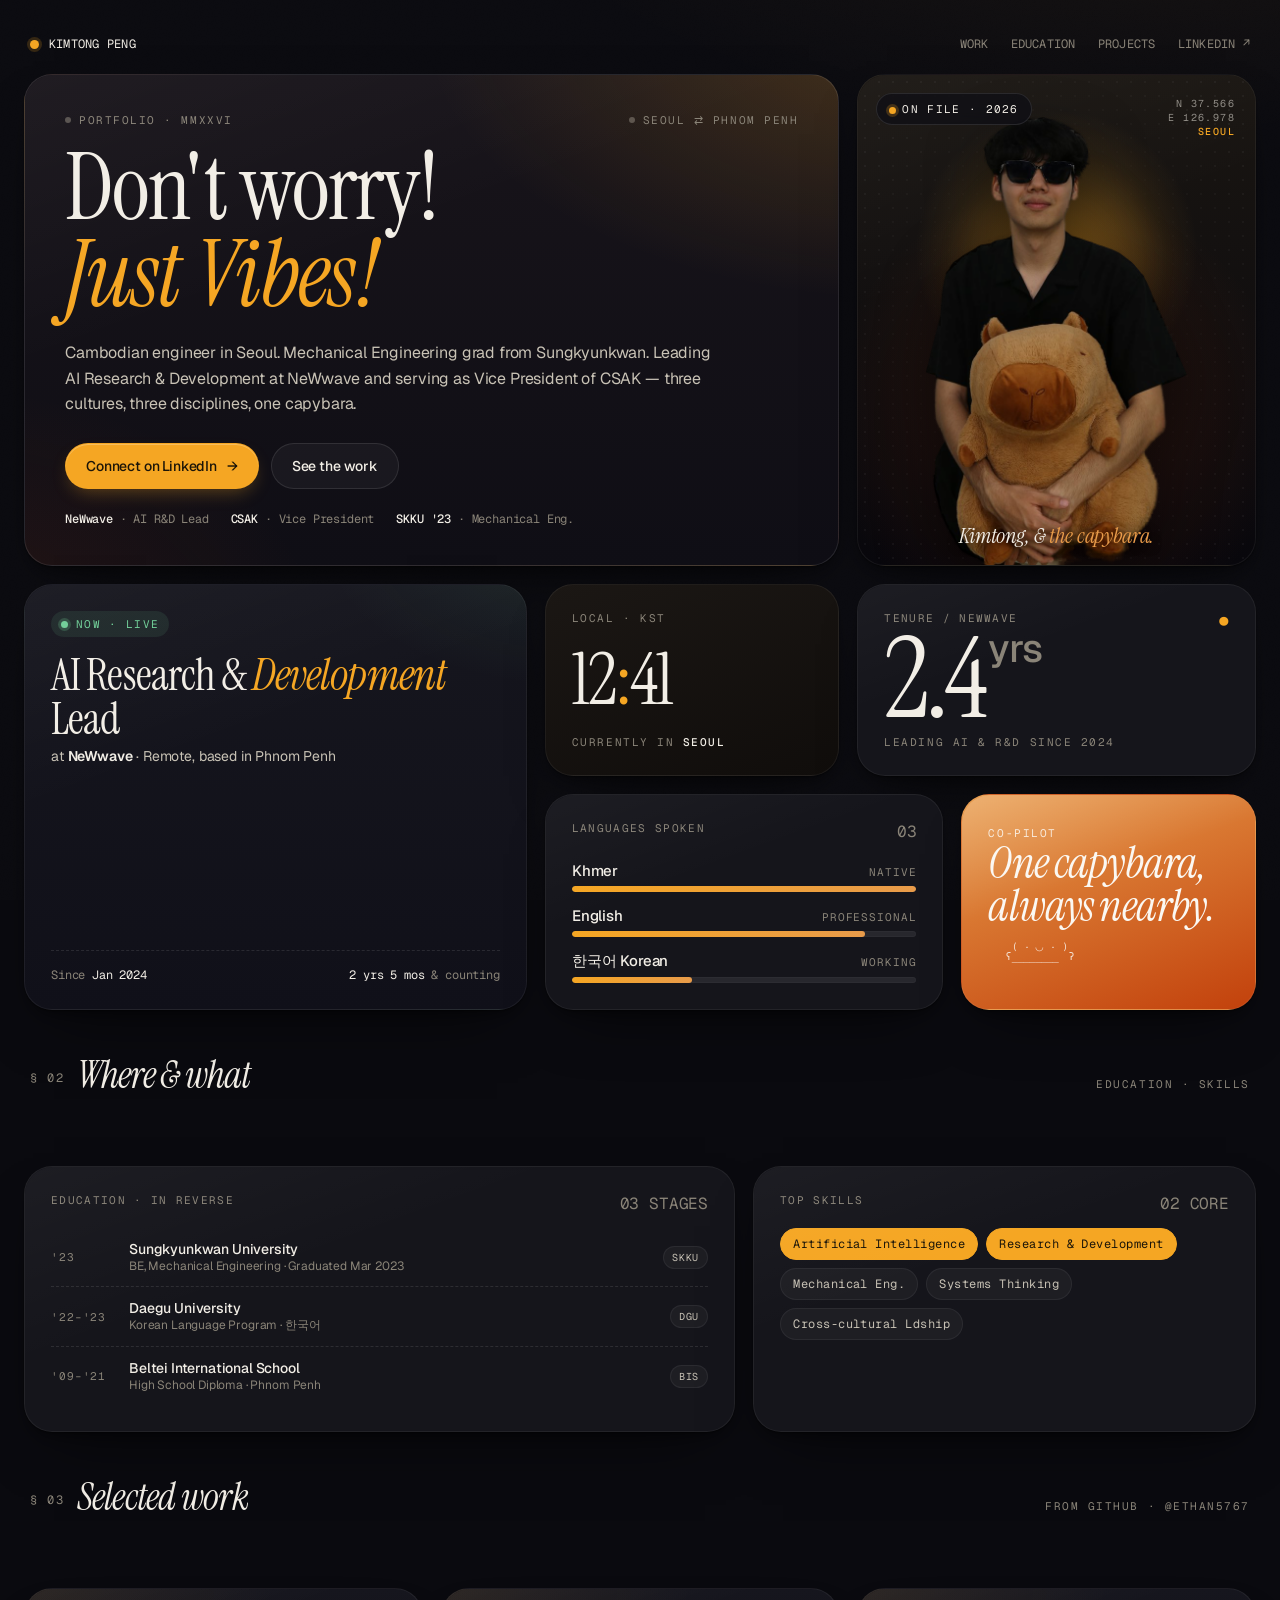
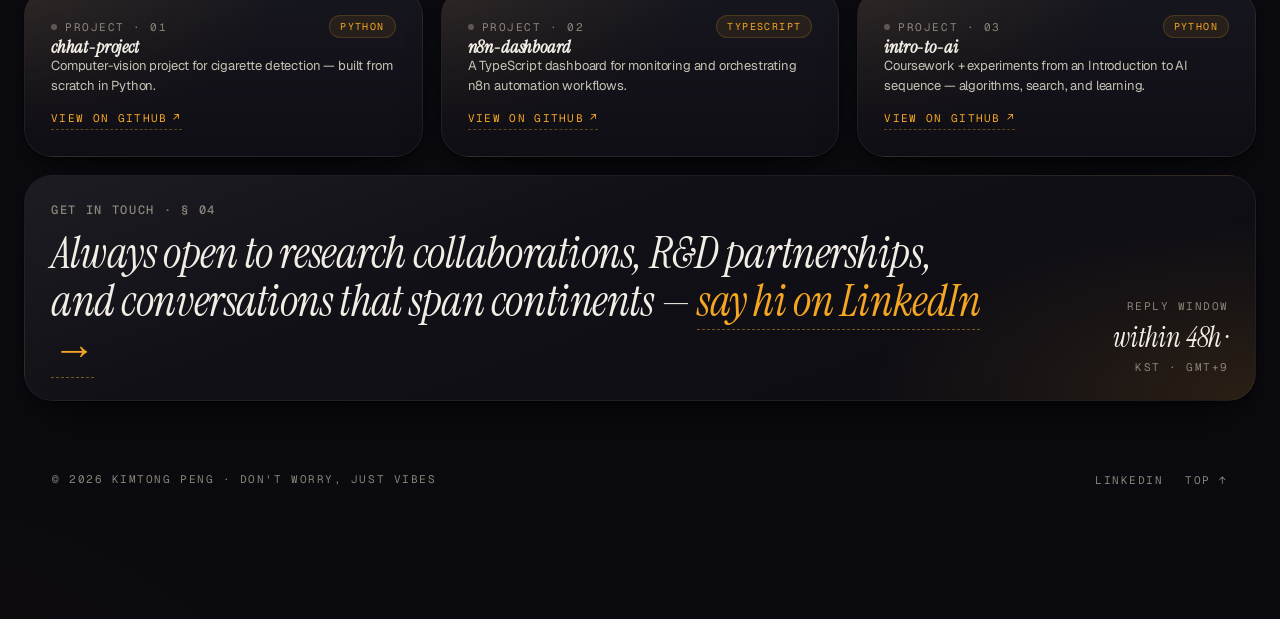
==== index.html @ d8d0caf7 "Bento redesign: dark theme, cutout portrait, projects Rebuilt the inline-HTML portfolio into a multi" ====
<!doctype html>
<html lang="en">
<head>
  <meta charset="utf-8">
  <meta name="viewport" content="width=device-width, initial-scale=1, viewport-fit=cover">
  <meta name="theme-color" content="#0A0A0F">

  <title>Kimtong Peng — AI R&D at NeWwave, based in Seoul</title>
  <meta name="description" content="Cambodian engineer in Seoul. Mechanical Engineering grad from Sungkyunkwan. Leads AI Research &amp; Development at NeWwave and serves as Vice President of CSAK.">
  <meta name="author" content="Kimtong Peng">
  <link rel="canonical" href="https://kimtong-peng.github.io/portfolio/">

  <!-- OpenGraph -->
  <meta property="og:type" content="profile">
  <meta property="og:title" content="Kimtong Peng — Don't worry! Just Vibes!">
  <meta property="og:description" content="Cambodian engineer in Seoul. AI R&amp;D Lead at NeWwave. VP of CSAK. Three cultures, three disciplines, one capybara.">
  <meta property="og:url" content="https://kimtong-peng.github.io/portfolio/">
  <meta property="og:image" content="https://kimtong-peng.github.io/portfolio/assets/og-image.jpg">
  <meta property="og:image:width" content="1200">
  <meta property="og:image:height" content="630">
  <meta property="og:locale" content="en_US">
  <meta property="profile:first_name" content="Kimtong">
  <meta property="profile:last_name" content="Peng">

  <!-- Twitter -->
  <meta name="twitter:card" content="summary_large_image">
  <meta name="twitter:title" content="Kimtong Peng — Don't worry! Just Vibes!">
  <meta name="twitter:description" content="Cambodian engineer in Seoul. AI R&amp;D Lead at NeWwave. VP of CSAK.">
  <meta name="twitter:image" content="https://kimtong-peng.github.io/portfolio/assets/og-image.jpg">

  <!-- Favicons -->
  <link rel="icon" type="image/svg+xml" href="assets/favicon.svg">
  <link rel="alternate icon" href="assets/favicon.svg">
  <link rel="apple-touch-icon" href="assets/favicon.svg">

  <!-- Fonts: preconnect → preload critical → load -->
  <link rel="preconnect" href="https://fonts.googleapis.com">
  <link rel="preconnect" href="https://fonts.gstatic.com" crossorigin>
  <link rel="preload" as="image" href="assets/profile-cutout.png" fetchpriority="high">
  <link href="https://fonts.googleapis.com/css2?family=Instrument+Serif:ital@0;1&family=Geist:wght@400;500;600;700;800&family=Geist+Mono:wght@400;500&display=swap" rel="stylesheet">

  <link rel="stylesheet" href="styles.css">

  <!-- Structured data: Person -->
  <script type="application/ld+json">
  {
    "@context": "https://schema.org",
    "@type": "Person",
    "name": "Kimtong Peng",
    "givenName": "Kimtong",
    "familyName": "Peng",
    "url": "https://kimtong-peng.github.io/portfolio/",
    "image": "https://kimtong-peng.github.io/portfolio/assets/profile.jpg",
    "jobTitle": "AI Research & Development Lead",
    "worksFor": {
      "@type": "Organization",
      "name": "NeWwave",
      "url": "https://www.linkedin.com/company/newwaveglobal/"
    },
    "alumniOf": [
      {
        "@type": "CollegeOrUniversity",
        "name": "Sungkyunkwan University",
        "sameAs": "https://www.linkedin.com/company/15096111/"
      },
      {
        "@type": "CollegeOrUniversity",
        "name": "Daegu University",
        "sameAs": "https://www.linkedin.com/company/15094674/"
      },
      {
        "@type": "EducationalOrganization",
        "name": "Beltei International School"
      }
    ],
    "address": {
      "@type": "PostalAddress",
      "addressLocality": "Seoul",
      "addressCountry": "KR"
    },
    "nationality": {
      "@type": "Country",
      "name": "Cambodia"
    },
    "knowsLanguage": ["km", "en", "ko"],
    "knowsAbout": ["Artificial Intelligence", "Research and Development", "Mechanical Engineering"],
    "sameAs": ["https://www.linkedin.com/in/kimtong-peng"]
  }
  </script>
</head>
<body>

<a class="skip-link" href="#grid">Skip to content</a>

<div class="wrap">

  <!-- ===== NAV ===== -->
  <nav class="nav" aria-label="Primary">
    <div class="mark"><span class="dot" aria-hidden="true"></span> Kimtong&nbsp;Peng</div>
    <div class="links">
      <a href="#work">Work</a>
      <a href="#about">Education</a>
      <a href="#work-projects">Projects</a>
      <a href="https://www.linkedin.com/in/kimtong-peng" target="_blank" rel="noopener noreferrer">LinkedIn ↗</a>
    </div>
  </nav>

  <!-- ===== BENTO ===== -->
  <main class="bento" id="grid">

    <!-- HERO -->
    <article class="tile hero c-8 r-3" data-tilt>
      <div class="top">
        <span class="eyebrow"><span class="pip" aria-hidden="true"></span> Portfolio · MMXXVI</span>
        <span class="eyebrow"><span class="pip" aria-hidden="true"></span> Seoul ⇄ Phnom Penh</span>
      </div>
      <h1 class="display heading">
        Don't worry!<br><em>Just&nbsp;Vibes!</em>
      </h1>
      <p class="sub">
        Cambodian engineer in Seoul. Mechanical Engineering grad from Sungkyunkwan.
        Leading AI Research &amp; Development at NeWwave and serving as Vice President of CSAK —
        three cultures, three disciplines, one capybara.
      </p>
      <div class="cta-row">
        <a class="btn primary" id="magnet" href="https://www.linkedin.com/in/kimtong-peng" target="_blank" rel="noopener noreferrer">
          Connect on LinkedIn <span class="arrow" aria-hidden="true">→</span>
        </a>
        <a class="btn ghost" href="#awards">See the work</a>
      </div>
      <div class="meta">
        <div><b>NeWwave</b> · AI R&amp;D Lead</div>
        <div><b>CSAK</b> · Vice President</div>
        <div><b>SKKU '23</b> · Mechanical Eng.</div>
      </div>
    </article>

    <!-- PORTRAIT -->
    <article class="tile portrait c-4 r-3">
      <div class="halo" aria-hidden="true"></div>
      <div class="frame">
        <img src="assets/profile-cutout.png" alt="Kimtong Peng wearing sunglasses, holding a capybara plush" width="536" height="920">
      </div>
      <span class="badge"><span class="live-dot" aria-hidden="true"></span>ON FILE · 2026</span>
      <div class="coords">
        N 37.566<br>
        E 126.978<br>
        <b>SEOUL</b>
      </div>
      <div class="caption">
        <div class="name">Kimtong, &amp; <em>the capybara.</em></div>
      </div>
    </article>

    <!-- CURRENT ROLE -->
    <article class="tile role c-5 r-2" id="work" data-tilt>
      <div>
        <span class="pill"><span class="live" aria-hidden="true"></span> Now · Live</span>
        <div class="title">AI Research &amp; <em>Development</em> Lead</div>
        <div class="co">at <b>NeWwave</b> · Remote, based in Phnom Penh</div>
      </div>
      <div class="timeline">
        <div>Since <span>Jan 2024</span></div>
        <div><span>2 yrs 5 mos</span> &amp; counting</div>
      </div>
    </article>

    <!-- CLOCK -->
    <article class="tile clock c-3 r-1" data-tilt aria-label="Local time in Seoul">
      <div class="stat-lab" style="color: var(--muted)">Local · KST</div>
      <div class="time" id="clock" aria-live="polite">--<span class="sep">:</span>--</div>
      <div class="city">Currently in <b>Seoul</b></div>
    </article>

    <!-- TENURE STAT -->
    <article class="tile c-4 r-1" data-tilt>
      <div class="row-top">
        <span class="label">Tenure / NeWwave</span>
        <span class="mono" style="color: var(--accent)" aria-hidden="true">●</span>
      </div>
      <div class="stat-num">2.4<span class="suffix">yrs</span></div>
      <div class="stat-lab" style="margin-top:8px">Leading AI &amp; R&amp;D since 2024</div>
    </article>

    <!-- LANGUAGES -->
    <article class="tile c-4 r-1" data-tilt>
      <div class="row-top">
        <span class="label">Languages spoken</span>
        <span class="mono" style="color: var(--muted)">03</span>
      </div>
      <div class="lang-row" style="margin-top: 18px">
        <div class="lang">
          <div class="top"><span class="name">Khmer</span><span class="lvl">NATIVE</span></div>
          <div class="bar"><i class="f-100" aria-hidden="true"></i></div>
        </div>
        <div class="lang">
          <div class="top"><span class="name">English</span><span class="lvl">PROFESSIONAL</span></div>
          <div class="bar"><i class="f-85" aria-hidden="true"></i></div>
        </div>
        <div class="lang">
          <div class="top"><span class="name">한국어 Korean</span><span class="lvl">WORKING</span></div>
          <div class="bar"><i class="f-35" aria-hidden="true"></i></div>
        </div>
      </div>
    </article>

    <!-- CAPY -->
    <article class="tile capy c-3 r-1" data-tilt>
      <div>
        <span class="small">Co-pilot</span>
        <div class="big">One capybara,<br>always nearby.</div>
      </div>
<pre class="ascii" aria-hidden="true">    ( · ◡ · )
   ʕ          ʔ
    ‾‾‾‾‾‾‾‾</pre>
    </article>

    <!-- SECTION HEAD -->
    <header class="section-head" id="about">
      <h2><span class="num">§ 02</span>Where &amp; what</h2>
      <span class="right">Education · Skills</span>
    </header>

    <!-- EDUCATION -->
    <article class="tile c-7 r-1" data-tilt>
      <div class="row-top">
        <span class="label">Education · in reverse</span>
        <span class="mono" style="color: var(--muted)">03 STAGES</span>
      </div>
      <ul class="edu">
        <li>
          <span class="yr">'23</span>
          <div>
            <div class="school">Sungkyunkwan University</div>
            <div class="program">BE, Mechanical Engineering · Graduated Mar 2023</div>
          </div>
          <span class="badge">SKKU</span>
        </li>
        <li>
          <span class="yr">'22–'23</span>
          <div>
            <div class="school">Daegu University</div>
            <div class="program">Korean Language Program · 한국어</div>
          </div>
          <span class="badge">DGU</span>
        </li>
        <li>
          <span class="yr">'09–'21</span>
          <div>
            <div class="school">Beltei International School</div>
            <div class="program">High School Diploma · Phnom Penh</div>
          </div>
          <span class="badge">BIS</span>
        </li>
      </ul>
    </article>

    <!-- SKILLS -->
    <article class="tile c-5 r-1" data-tilt>
      <div class="row-top">
        <span class="label">Top skills</span>
        <span class="mono" style="color: var(--muted)">02 CORE</span>
      </div>
      <div class="chips">
        <span class="chip solid">Artificial Intelligence</span>
        <span class="chip solid">Research &amp; Development</span>
        <span class="chip">Mechanical Eng.</span>
        <span class="chip">Systems Thinking</span>
        <span class="chip">Cross-cultural Ldship</span>
      </div>
    </article>

    <!-- SECTION HEAD -->
    <header class="section-head" id="work-projects">
      <h2><span class="num">§ 03</span>Selected work</h2>
      <span class="right">From GitHub · @Ethan5767</span>
    </header>

    <!-- PROJECT 1 — chhat-project -->
    <article class="tile project c-4 r-1" data-tilt>
      <div class="row-top">
        <span class="eyebrow"><span class="pip" aria-hidden="true"></span> Project · 01</span>
        <span class="lang-tag">Python</span>
      </div>
      <div>
        <h3 class="project-title">chhat-project</h3>
        <p>Computer-vision project for cigarette detection — built from scratch in Python.</p>
      </div>
      <a class="project-link" href="https://github.com/Ethan5767/chhat-project" target="_blank" rel="noopener noreferrer">
        View on GitHub <span class="arrow" aria-hidden="true">↗</span>
      </a>
    </article>

    <!-- PROJECT 2 — n8n-dashboard -->
    <article class="tile project c-4 r-1" data-tilt>
      <div class="row-top">
        <span class="eyebrow"><span class="pip" aria-hidden="true"></span> Project · 02</span>
        <span class="lang-tag">TypeScript</span>
      </div>
      <div>
        <h3 class="project-title">n8n-dashboard</h3>
        <p>A TypeScript dashboard for monitoring and orchestrating n8n automation workflows.</p>
      </div>
      <a class="project-link" href="https://github.com/Ethan5767/n8n-dashboard" target="_blank" rel="noopener noreferrer">
        View on GitHub <span class="arrow" aria-hidden="true">↗</span>
      </a>
    </article>

    <!-- PROJECT 3 — intro-to-ai-assignment -->
    <article class="tile project c-4 r-1" data-tilt>
      <div class="row-top">
        <span class="eyebrow"><span class="pip" aria-hidden="true"></span> Project · 03</span>
        <span class="lang-tag">Python</span>
      </div>
      <div>
        <h3 class="project-title">intro-to-ai</h3>
        <p>Coursework + experiments from an Introduction to AI sequence — algorithms, search, and learning.</p>
      </div>
      <a class="project-link" href="https://github.com/Ethan5767/intro-to-ai-assignment" target="_blank" rel="noopener noreferrer">
        View on GitHub <span class="arrow" aria-hidden="true">↗</span>
      </a>
    </article>

    <!-- CONTACT -->
    <article class="tile contact c-12 r-1" data-tilt>
      <div style="display:flex; justify-content:space-between; align-items:flex-end; gap: 32px; flex-wrap: wrap">
        <div style="flex:1; min-width: 260px">
          <h3>Get in touch · § 04</h3>
          <div class="big">
            Always open to research collaborations, R&amp;D partnerships, and conversations that span continents — <a href="https://www.linkedin.com/in/kimtong-peng" target="_blank" rel="noopener noreferrer">say hi on LinkedIn →</a>
          </div>
        </div>
        <div class="reply">
          <div class="reply-lab">Reply window</div>
          <div class="reply-big">within 48h ·</div>
          <div class="reply-lab" style="margin-top: 4px">KST · GMT+9</div>
        </div>
      </div>
    </article>

    <!-- FOOTER -->
    <footer class="foot">
      <div class="l">© 2026 Kimtong Peng · Don't worry, just vibes</div>
      <div class="r">
        <a href="https://www.linkedin.com/in/kimtong-peng" target="_blank" rel="noopener noreferrer">LinkedIn</a>
        <a href="#grid">Top ↑</a>
      </div>
    </footer>

  </main>
</div>

<script src="script.js" defer></script>
</body>
</html>
---- styles.css ----
/* ============================================================
   Kimtong Peng — Portfolio
   Dark bento · Warm amber accent · Instrument Serif × Geist
   ============================================================ */

:root {
  --bg:            #0A0A0F;
  --bg-2:          #08080C;
  --tile:          #15151B;
  --tile-2:        #1B1B22;
  --tile-3:        #20202A;
  --ink:           #F2EEE6;
  --ink-dim:       #C8C2B5;
  --muted:         #8A8478;
  --muted-2:       #59544A;
  --line:          rgba(255, 255, 255, 0.06);
  --line-2:        rgba(255, 255, 255, 0.10);
  --accent:        #F5A623;
  --accent-2:      #E89B4A;
  --accent-deep:   #C2410C;
  --green:         #6FCF97;
  --shadow:
    0 1px 2px rgba(0, 0, 0, .45),
    0 8px 18px -8px rgba(0, 0, 0, .55),
    0 30px 60px -30px rgba(0, 0, 0, .65);
  --radius:        28px;
  --radius-sm:     18px;
  --gap:           18px;
  --maxw:          1280px;
}

*       { box-sizing: border-box }
html,
body    { margin: 0; padding: 0 }
html    { scroll-behavior: smooth }

body {
  font-family: "Geist", ui-sans-serif, system-ui, sans-serif;
  background: var(--bg);
  color: var(--ink);
  -webkit-font-smoothing: antialiased;
  text-rendering: optimizeLegibility;
  letter-spacing: -0.01em;
  overflow-x: hidden;
  background-image:
    radial-gradient(1200px 600px at 90% -10%, rgba(245, 166, 35, .07), transparent 60%),
    radial-gradient(900px 700px at -10% 110%, rgba(194, 65, 12, .055), transparent 55%);
}

/* film grain — lighter dots on dark, screen blend */
body::before {
  content: "";
  position: fixed; inset: 0;
  pointer-events: none;
  z-index: 1;
  opacity: .35;
  mix-blend-mode: screen;
  background-image: url("data:image/svg+xml;utf8,<svg xmlns='http://www.w3.org/2000/svg' width='220' height='220'><filter id='n'><feTurbulence type='fractalNoise' baseFrequency='0.85' numOctaves='2' stitchTiles='stitch'/><feColorMatrix values='0 0 0 0 0.95  0 0 0 0 0.88  0 0 0 0 0.76  0 0 0 0.025 0'/></filter><rect width='100%' height='100%' filter='url(%23n)'/></svg>");
}

/* accessible skip-to-content (visually hidden until focus) */
.skip-link {
  position: absolute;
  top: -200%;
  left: 12px;
  background: var(--accent);
  color: #0A0A0F;
  padding: 10px 14px;
  border-radius: 8px;
  font-family: "Geist Mono", ui-monospace, monospace;
  font-size: 12px;
  font-weight: 500;
  z-index: 100;
}
.skip-link:focus { top: 12px }

/* focus rings */
:focus-visible {
  outline: 2px solid var(--accent);
  outline-offset: 3px;
  border-radius: 6px;
}
.tile:focus-visible {
  outline-offset: 4px;
}

.wrap {
  position: relative;
  z-index: 2;
  max-width: var(--maxw);
  margin: 0 auto;
  padding: 28px 24px 80px;
}

/* ===== top nav ===== */
.nav {
  display: flex;
  align-items: center;
  justify-content: space-between;
  padding: 8px 6px 22px;
  font-family: "Geist Mono", ui-monospace, monospace;
  font-size: 12px;
  letter-spacing: .02em;
  color: var(--muted);
  text-transform: uppercase;
}
.nav .mark {
  display: flex; align-items: center; gap: 10px;
  color: var(--ink);
}
.mark .dot {
  width: 9px; height: 9px; border-radius: 50%;
  background: var(--accent);
  box-shadow: 0 0 0 3px rgba(245, 166, 35, .18);
  animation: pulse 2.4s ease-in-out infinite;
}
@keyframes pulse {
  0%, 100% { transform: scale(1); opacity: 1 }
  50%      { transform: scale(1.15); opacity: .85 }
}
.nav .links { display: flex; gap: 22px }
.nav .links a {
  color: var(--muted);
  text-decoration: none;
  transition: color .25s;
}
.nav .links a:hover { color: var(--ink) }

/* ===== bento grid ===== */
.bento {
  display: grid;
  grid-template-columns: repeat(12, 1fr);
  grid-auto-rows: minmax(120px, auto);
  gap: var(--gap);
  perspective: 1400px;
}

.tile {
  position: relative;
  background: var(--tile);
  border-radius: var(--radius);
  padding: 26px;
  box-shadow: var(--shadow);
  overflow: hidden;
  display: flex;
  flex-direction: column;
  justify-content: space-between;
  border: 1px solid var(--line);
}
/* subtle top-light sheen */
.tile::after {
  content: "";
  position: absolute; inset: 0;
  border-radius: inherit;
  background: linear-gradient(160deg, rgba(255, 255, 255, .035), rgba(255, 255, 255, 0) 38%);
  pointer-events: none;
}

/* reveal stagger (on first scroll only) */
.tile {
  opacity: 0;
  transform: translateY(18px);
}
.tile.in {
  opacity: 1;
  transform: translateY(0);
  transition:
    transform .9s cubic-bezier(.2, .7, .2, 1),
    opacity .9s cubic-bezier(.2, .7, .2, 1);
}

/* span helpers */
.c-3  { grid-column: span 3  }
.c-4  { grid-column: span 4  }
.c-5  { grid-column: span 5  }
.c-6  { grid-column: span 6  }
.c-7  { grid-column: span 7  }
.c-8  { grid-column: span 8  }
.c-9  { grid-column: span 9  }
.c-12 { grid-column: span 12 }
.r-1  { grid-row: span 1 }
.r-2  { grid-row: span 2 }
.r-3  { grid-row: span 3 }
.r-4  { grid-row: span 4 }

/* ===== type primitives ===== */
.eyebrow {
  font-family: "Geist Mono", ui-monospace, monospace;
  font-size: 11px;
  letter-spacing: .14em;
  text-transform: uppercase;
  color: var(--muted);
  display: flex; align-items: center; gap: 8px;
}
.eyebrow .pip {
  width: 6px; height: 6px; border-radius: 50%;
  background: currentColor; opacity: .55;
}
.label {
  font-family: "Geist Mono", ui-monospace, monospace;
  font-size: 11px;
  letter-spacing: .12em;
  text-transform: uppercase;
  color: var(--muted);
}
.display {
  font-family: "Instrument Serif", "Times New Roman", serif;
  font-weight: 400;
  letter-spacing: -0.02em;
  line-height: 0.94;
}
.mono   { font-family: "Geist Mono", ui-monospace, monospace }
.italic { font-style: italic }

/* ===== hero tile ===== */
.hero {
  background:
    radial-gradient(900px 500px at 110% -10%, rgba(245, 166, 35, .22), transparent 55%),
    radial-gradient(700px 500px at -10% 120%, rgba(194, 65, 12, .14), transparent 55%),
    linear-gradient(180deg, #18141A 0%, #0F0E15 100%);
  padding: 38px 40px;
  min-height: 360px;
  border-color: var(--line-2);
}
.hero .top {
  display: flex; justify-content: space-between;
  align-items: flex-start; gap: 18px;
}
.hero .heading {
  font-size: clamp(48px, 7.2vw, 104px);
  margin: 18px 0 0;
  color: var(--ink);
}
.hero .heading em {
  font-style: italic;
  color: var(--accent);
}
.hero .sub {
  margin-top: 22px;
  font-size: 16px;
  line-height: 1.6;
  color: var(--ink-dim);
  max-width: 60ch;
}
.hero .meta {
  display: flex; gap: 22px; flex-wrap: wrap;
  margin-top: 22px;
  font-family: "Geist Mono", ui-monospace, monospace;
  font-size: 12px;
  color: var(--muted);
}
.hero .meta b { color: var(--ink); font-weight: 500 }

.cta-row {
  display: flex; gap: 12px; margin-top: 26px; flex-wrap: wrap;
}
.btn {
  transition: background .25s, color .25s, box-shadow .25s, border-color .25s;
  display: inline-flex; align-items: center; gap: 10px;
  padding: 13px 20px;
  border-radius: 999px;
  font-size: 14px;
  font-weight: 500;
  text-decoration: none;
  border: 1px solid transparent;
  cursor: pointer;
  font-family: inherit;
}
.btn.primary {
  background: var(--accent);
  color: #1A1408;
  box-shadow:
    inset 0 1px 0 rgba(255, 255, 255, .25),
    0 8px 18px -6px rgba(245, 166, 35, .35);
}
.btn.primary:hover {
  background: var(--accent-2);
  box-shadow:
    inset 0 1px 0 rgba(255, 255, 255, .25),
    0 12px 26px -6px rgba(245, 166, 35, .55);
}
.btn.ghost {
  background: rgba(255, 255, 255, .04);
  color: var(--ink);
  border-color: var(--line-2);
}
.btn.ghost:hover {
  background: rgba(255, 255, 255, .07);
  border-color: rgba(245, 166, 35, .35);
}
.btn .arrow { display: inline-block; transition: transform .3s }
.btn:hover .arrow { transform: translateX(3px) }

/* ===== portrait tile — cutout figure on custom backdrop ===== */
.portrait {
  padding: 0;
  min-height: 480px;
  background:
    radial-gradient(circle at 50% 36%, rgba(245, 166, 35, .30), transparent 38%),
    radial-gradient(circle at 50% 70%, rgba(194, 65, 12, .18), transparent 58%),
    linear-gradient(180deg, #1A1612 0%, #08070C 100%);
}
/* dotted texture layer */
.portrait::before {
  content: "";
  position: absolute; inset: 0;
  background-image: radial-gradient(rgba(255, 255, 255, .045) 1px, transparent 1px);
  background-size: 14px 14px;
  pointer-events: none;
  z-index: 1;
  border-radius: inherit;
  mask-image: radial-gradient(ellipse 70% 80% at 50% 50%, transparent 30%, #000 80%);
  -webkit-mask-image: radial-gradient(ellipse 70% 80% at 50% 50%, transparent 30%, #000 80%);
}
/* halo behind the head */
.portrait .halo {
  position: absolute;
  left: 50%; top: 38%;
  width: 60%; aspect-ratio: 1;
  transform: translate(-50%, -50%);
  border-radius: 50%;
  background: radial-gradient(circle, rgba(245, 166, 35, .35) 0%, rgba(245, 166, 35, 0) 65%);
  filter: blur(8px);
  pointer-events: none;
  z-index: 1;
  animation: haloPulse 5s ease-in-out infinite;
}
@keyframes haloPulse {
  0%, 100% { opacity: .85; transform: translate(-50%, -50%) scale(1) }
  50%      { opacity: 1;   transform: translate(-50%, -50%) scale(1.06) }
}
.portrait .frame {
  position: absolute; inset: 0;
  display: flex;
  align-items: flex-end;
  justify-content: center;
  overflow: hidden;
  border-radius: inherit;
  z-index: 2;
  padding: 20px 16px 0;
}
.portrait img {
  width: auto;
  max-width: 88%;
  max-height: 96%;
  object-fit: contain;
  object-position: bottom center;
  filter: drop-shadow(0 22px 28px rgba(0, 0, 0, .55));
  animation: floatY 7s ease-in-out infinite;
}
@keyframes floatY {
  0%, 100% { transform: translateY(0) }
  50%      { transform: translateY(-7px) }
}
.portrait .badge {
  position: absolute;
  top: 18px; left: 18px;
  padding: 8px 12px;
  background: rgba(15, 14, 21, .72);
  backdrop-filter: blur(10px);
  -webkit-backdrop-filter: blur(10px);
  border-radius: 999px;
  border: 1px solid var(--line-2);
  font-family: "Geist Mono", ui-monospace, monospace;
  font-size: 11px;
  letter-spacing: .12em;
  text-transform: uppercase;
  color: var(--ink);
  z-index: 3;
}
.portrait .badge .live-dot {
  display: inline-block;
  width: 7px; height: 7px;
  border-radius: 50%;
  background: var(--accent);
  margin-right: 6px;
  box-shadow: 0 0 0 3px rgba(245, 166, 35, .22);
  animation: pulse 1.8s ease-in-out infinite;
  vertical-align: middle;
}
.portrait .coords {
  position: absolute;
  top: 22px; right: 20px;
  font-family: "Geist Mono", ui-monospace, monospace;
  font-size: 10px;
  letter-spacing: .14em;
  text-transform: uppercase;
  color: rgba(242, 238, 230, .55);
  text-align: right;
  z-index: 3;
  line-height: 1.4;
}
.portrait .coords b { color: var(--accent); font-weight: 500 }
.portrait .caption {
  position: absolute;
  bottom: 18px; left: 22px; right: 22px;
  color: var(--ink);
  z-index: 3;
  text-align: center;
}
.portrait .caption .name {
  font-family: "Instrument Serif", "Times New Roman", serif;
  font-style: italic;
  font-size: 22px;
  line-height: 1;
  text-shadow: 0 2px 12px rgba(0, 0, 0, .8);
}
.portrait .caption .name em { color: var(--accent-2); font-style: italic }

/* ===== generic tile parts ===== */
.tile h3 {
  margin: 0;
  font-size: 18px;
  font-weight: 600;
  letter-spacing: -0.01em;
  color: var(--ink);
}
.tile p {
  margin: 0;
  color: var(--ink-dim);
  line-height: 1.55;
  font-size: 14px;
}
.row-top {
  display: flex;
  align-items: flex-start;
  justify-content: space-between;
  gap: 14px;
}
.stack { display: flex; flex-direction: column; gap: 14px }
.grow  { flex: 1 }

/* ===== stat tiles ===== */
.stat-num {
  font-family: "Instrument Serif", "Times New Roman", serif;
  font-size: clamp(72px, 9vw, 112px);
  line-height: .85;
  letter-spacing: -0.04em;
  color: var(--ink);
}
.stat-num .suffix {
  font-family: "Geist", sans-serif;
  font-size: 0.35em;
  vertical-align: top;
  color: var(--muted);
  letter-spacing: 0;
  margin-left: 4px;
  font-weight: 500;
}
.stat-lab {
  font-family: "Geist Mono", ui-monospace, monospace;
  font-size: 11px;
  letter-spacing: .14em;
  text-transform: uppercase;
  color: var(--muted);
}

/* ===== role tile ===== */
.role {
  background:
    radial-gradient(420px 240px at 110% -10%, rgba(111, 207, 151, .10), transparent 60%),
    linear-gradient(180deg, #16161E 0%, #101019 100%);
}
.role .pill {
  display: inline-flex; align-items: center; gap: 8px;
  padding: 6px 10px;
  border-radius: 999px;
  background: rgba(111, 207, 151, .10);
  color: var(--green);
  font-family: "Geist Mono", ui-monospace, monospace;
  font-size: 11px;
  letter-spacing: .12em;
  text-transform: uppercase;
}
.role .pill .live {
  width: 7px; height: 7px; border-radius: 50%;
  background: var(--green);
  box-shadow: 0 0 0 3px rgba(111, 207, 151, .22);
  animation: pulse 1.8s ease-in-out infinite;
}
.role .title {
  font-family: "Instrument Serif", "Times New Roman", serif;
  font-size: clamp(28px, 3.5vw, 44px);
  line-height: 1;
  letter-spacing: -0.02em;
  margin: 16px 0 6px;
}
.role .title em { font-style: italic; color: var(--accent) }
.role .co {
  font-size: 14px;
  color: var(--ink-dim);
}
.role .co b { color: var(--ink); font-weight: 600 }
.role .timeline {
  display: flex; justify-content: space-between;
  margin-top: 22px;
  padding-top: 16px;
  border-top: 1px dashed var(--line-2);
  font-family: "Geist Mono", ui-monospace, monospace;
  font-size: 12px;
  color: var(--muted);
}
.role .timeline span { color: var(--ink) }

/* ===== grand prize hero ===== */
.award-hero {
  background:
    radial-gradient(500px 280px at 80% 0%, rgba(245, 166, 35, .14), transparent 60%),
    linear-gradient(180deg, #1A1612 0%, #100E0B 100%);
}
.award-hero .trophy {
  width: 56px; height: 56px;
  border-radius: 16px;
  background: linear-gradient(160deg, var(--accent), var(--accent-deep));
  color: #1A1408;
  display: flex; align-items: center; justify-content: center;
  font-family: "Instrument Serif", serif;
  font-style: italic;
  font-size: 30px;
  box-shadow:
    0 10px 24px -8px rgba(245, 166, 35, .5),
    inset 0 1px 0 rgba(255, 255, 255, .35);
}
.award-hero h3 {
  font-family: "Instrument Serif", "Times New Roman", serif;
  font-weight: 400;
  font-size: clamp(22px, 2.4vw, 30px);
  line-height: 1.05;
  letter-spacing: -0.01em;
  margin-top: 14px;
}
.award-hero h3 em { font-style: italic; color: var(--accent) }
.award-hero .award-foot {
  display: flex; justify-content: space-between;
  margin-top: 22px;
  padding-top: 16px;
  border-top: 1px dashed var(--line-2);
  font-family: "Geist Mono", ui-monospace, monospace;
  font-size: 12px;
  color: var(--muted);
}
.award-hero .award-foot .gold { color: var(--accent) }

/* ===== languages ===== */
.lang-row { display: flex; flex-direction: column; gap: 14px }
.lang     { display: flex; flex-direction: column; gap: 6px }
.lang .top { display: flex; justify-content: space-between; align-items: baseline }
.lang .name { font-size: 15px; font-weight: 500; color: var(--ink) }
.lang .lvl {
  font-family: "Geist Mono", ui-monospace, monospace;
  font-size: 11px;
  color: var(--muted);
  letter-spacing: .08em;
}
.bar {
  height: 6px;
  background: rgba(255, 255, 255, .08);
  border-radius: 999px;
  overflow: hidden;
  position: relative;
  box-shadow: inset 0 0 0 1px rgba(255, 255, 255, .025);
}
.bar i {
  position: absolute; left: 0; top: 0; bottom: 0;
  background: linear-gradient(90deg, var(--accent), var(--accent-2));
  border-radius: 999px;
  width: 0;
  transition: width 1.4s cubic-bezier(.2, .8, .2, 1);
}
.tile.in .bar i.f-100 { width: 100% }
.tile.in .bar i.f-85  { width:  85% }
.tile.in .bar i.f-35  { width:  35% }

/* ===== skill chips ===== */
.chips { display: flex; flex-wrap: wrap; gap: 8px; margin-top: 14px }
.chip {
  padding: 7px 12px;
  border-radius: 999px;
  background: rgba(255, 255, 255, .04);
  border: 1px solid var(--line);
  font-size: 12px;
  color: var(--ink-dim);
  font-family: "Geist Mono", ui-monospace, monospace;
  letter-spacing: .04em;
}
.chip.solid {
  background: var(--accent);
  color: #1A1408;
  border-color: var(--accent);
}

/* ===== clock tile ===== */
.clock {
  background: linear-gradient(160deg, #1B1714 0%, #100D0B 100%);
  color: var(--ink);
}
.clock::after { display: none }
.clock .time {
  font-family: "Instrument Serif", "Times New Roman", serif;
  font-size: clamp(48px, 6vw, 72px);
  line-height: 1;
  letter-spacing: -0.02em;
  color: var(--ink);
}
.clock .time .sep {
  display: inline-block;
  color: var(--accent);
  animation: blink 1s steps(2, end) infinite;
}
@keyframes blink { 50% { opacity: .2 } }
.clock .city {
  font-family: "Geist Mono", ui-monospace, monospace;
  font-size: 11px;
  letter-spacing: .14em;
  text-transform: uppercase;
  color: var(--muted);
}
.clock .city b { color: var(--ink); font-weight: 500 }

/* ===== map tile ===== */
.map {
  background:
    radial-gradient(500px 280px at 50% 50%, rgba(245, 166, 35, .04), transparent 65%),
    linear-gradient(180deg, #14141B 0%, #0E0E15 100%);
  overflow: hidden;
}
.map svg { width: 100%; height: auto; display: block }
.map .pin {
  position: absolute;
  width: 14px; height: 14px;
  border-radius: 50%;
  background: var(--accent);
  box-shadow:
    0 0 0 5px rgba(245, 166, 35, .22),
    0 0 0 12px rgba(245, 166, 35, .08);
}
.map .pin::after {
  content: "";
  position: absolute; inset: -22px;
  border-radius: 50%;
  border: 1px solid rgba(245, 166, 35, .45);
  animation: ping 2.6s ease-out infinite;
}
@keyframes ping {
  0%   { transform: scale(.4); opacity: 1 }
  100% { transform: scale(1.6); opacity: 0 }
}
.map .pin.alt {
  background: var(--ink-dim);
  box-shadow:
    0 0 0 5px rgba(200, 194, 181, .14),
    0 0 0 12px rgba(200, 194, 181, .05);
}
.map .pin.alt::after { border-color: rgba(200, 194, 181, .35) }
.map .label-tag {
  position: absolute;
  background: var(--tile-3);
  padding: 6px 10px;
  border-radius: 999px;
  border: 1px solid var(--line-2);
  font-family: "Geist Mono", ui-monospace, monospace;
  font-size: 11px;
  color: var(--ink);
  letter-spacing: .06em;
  box-shadow: 0 6px 14px -4px rgba(0, 0, 0, .35);
  z-index: 2;
}

/* ===== education tile ===== */
/* keep header + list close together (override default space-between) */
.tile:has(> .edu),
.tile:has(> .chips) {
  justify-content: flex-start;
  gap: 14px;
}
.tile:has(> .edu) > .edu,
.tile:has(> .chips) > .chips { margin-top: 0 }

.edu          { list-style: none; padding: 0; margin: 14px 0 0 }
.edu li {
  display: grid;
  grid-template-columns: 64px 1fr auto;
  gap: 14px;
  padding: 12px 0;
  border-bottom: 1px dashed var(--line-2);
  align-items: center;
}
.edu li:last-child { border-bottom: none }
.edu .yr {
  font-family: "Geist Mono", ui-monospace, monospace;
  font-size: 11px;
  letter-spacing: .08em;
  color: var(--muted);
}
.edu .school  { font-size: 14px; font-weight: 500; color: var(--ink) }
.edu .program { font-size: 12px; color: var(--muted) }
.edu .badge {
  font-family: "Geist Mono", ui-monospace, monospace;
  font-size: 10px;
  padding: 4px 8px;
  border-radius: 999px;
  background: rgba(255, 255, 255, .04);
  border: 1px solid var(--line);
  color: var(--ink-dim);
  text-transform: uppercase;
  letter-spacing: .08em;
}

/* ===== quote tile ===== */
.quote {
  background: linear-gradient(180deg, #14111A 0%, #0E0B14 100%);
  color: var(--ink);
}
.quote::after { display: none }
.quote q {
  font-family: "Instrument Serif", "Times New Roman", serif;
  font-style: italic;
  font-size: clamp(22px, 2.2vw, 30px);
  line-height: 1.25;
  letter-spacing: -0.01em;
  quotes: none;
  color: var(--ink);
}
.quote q::before, .quote q::after { content: "" }
.quote .mark-q {
  font-family: "Instrument Serif", serif;
  font-style: italic;
  font-size: 100px;
  line-height: .5;
  color: var(--accent);
  opacity: .9;
  display: block;
}
.quote .by {
  font-family: "Geist Mono", ui-monospace, monospace;
  font-size: 11px;
  color: var(--muted);
  letter-spacing: .12em;
  text-transform: uppercase;
}

/* ===== awards list ===== */
.awards-list { display: flex; flex-direction: column; margin-top: 14px }
.awards-list .item {
  display: grid;
  grid-template-columns: 70px 1fr auto;
  gap: 14px;
  padding: 14px 0;
  border-bottom: 1px dashed var(--line-2);
  align-items: center;
}
.awards-list .item:last-child { border-bottom: none }
.awards-list .yr {
  font-family: "Geist Mono", ui-monospace, monospace;
  font-size: 11px;
  color: var(--muted);
  letter-spacing: .08em;
}
.awards-list .name { font-size: 14px; font-weight: 500; line-height: 1.3; color: var(--ink) }
.awards-list .name em {
  font-family: "Instrument Serif", "Times New Roman", serif;
  font-style: italic;
  color: var(--accent);
  font-weight: 400;
}
.awards-list .tag {
  font-family: "Geist Mono", ui-monospace, monospace;
  font-size: 10px;
  padding: 4px 9px;
  border-radius: 999px;
  background: rgba(255, 255, 255, .04);
  border: 1px solid var(--line);
  color: var(--ink-dim);
  text-transform: uppercase;
  letter-spacing: .08em;
  white-space: nowrap;
}
.awards-list .tag.gold {
  background: rgba(245, 166, 35, .12);
  color: var(--accent);
  border-color: rgba(245, 166, 35, .25);
}

/* ===== CSAK tile ===== */
.csak {
  background:
    radial-gradient(500px 220px at 100% 0%, rgba(91, 159, 224, .12), transparent 60%),
    linear-gradient(180deg, #14171C 0%, #0E1015 100%);
}
.csak .title-sm {
  font-family: "Instrument Serif", "Times New Roman", serif;
  font-size: clamp(24px, 2.6vw, 32px);
  line-height: 1.05;
  letter-spacing: -0.02em;
  margin-top: 10px;
}
.csak .title-sm em { font-style: italic; color: var(--accent) }
.csak .roles { margin-top: 16px; display: flex; flex-direction: column; gap: 10px }
.csak .roles .r {
  display: flex; justify-content: space-between; align-items: baseline;
  padding-bottom: 10px;
  border-bottom: 1px dashed var(--line-2);
}
.csak .roles .r:last-child { border-bottom: none; padding-bottom: 0 }
.csak .roles .lbl { font-weight: 500; font-size: 14px; color: var(--ink) }
.csak .roles .yr {
  font-family: "Geist Mono", ui-monospace, monospace;
  font-size: 11px;
  color: var(--muted);
  letter-spacing: .08em;
}

/* ===== RE:AI / Now tile ===== */
.now {
  background:
    radial-gradient(360px 200px at 0% 100%, rgba(245, 166, 35, .18), transparent 60%),
    linear-gradient(180deg, #181410 0%, #0F0D0A 100%);
  border-color: rgba(245, 166, 35, .14);
}
.now .codename {
  font-family: "Instrument Serif", "Times New Roman", serif;
  font-style: italic;
  font-size: clamp(48px, 6.5vw, 80px);
  line-height: .92;
  letter-spacing: -0.03em;
  margin-top: 14px;
  color: var(--ink);
}
.now .codename .sep {
  color: var(--accent);
  font-style: normal;
  margin: 0 -.04em;
}
.now .codename .glyph {
  display: inline-block;
  transform: translateY(-2px) rotate(-2deg);
  color: var(--accent);
}
.now .scribble {
  font-family: "Geist Mono", ui-monospace, monospace;
  font-size: 11px;
  color: var(--muted);
  letter-spacing: .08em;
  margin-top: 14px;
}
.now .scribble .blink {
  display: inline-block;
  color: var(--accent);
  animation: blink 1.1s steps(2, end) infinite;
}

/* ===== capybara tile ===== */
.capy {
  background: linear-gradient(160deg, var(--accent-2) 0%, var(--accent-deep) 100%);
  color: #FBF8F2;
}
.capy::after {
  background: linear-gradient(160deg, rgba(255, 255, 255, .22), transparent 40%);
}
.capy .big {
  font-family: "Instrument Serif", "Times New Roman", serif;
  font-style: italic;
  font-size: clamp(28px, 3.4vw, 44px);
  line-height: .98;
  letter-spacing: -0.02em;
}
.capy .small {
  font-family: "Geist Mono", ui-monospace, monospace;
  font-size: 11px;
  text-transform: uppercase;
  letter-spacing: .14em;
  color: rgba(251, 248, 242, .85);
}
.capy .ascii {
  margin-top: 14px;
  font-family: "Geist Mono", ui-monospace, monospace;
  font-size: 10px;
  line-height: 1.05;
  color: rgba(251, 248, 242, .85);
  white-space: pre;
}

/* ===== project tile ===== */
.project {
  background:
    radial-gradient(420px 240px at 0% 0%, rgba(245, 166, 35, .07), transparent 60%),
    linear-gradient(180deg, #16161E 0%, #100E15 100%);
  justify-content: space-between;
}
.project .row-top {
  align-items: center;
}
.project .lang-tag {
  font-family: "Geist Mono", ui-monospace, monospace;
  font-size: 10px;
  letter-spacing: .14em;
  text-transform: uppercase;
  color: var(--accent);
  padding: 4px 10px;
  border-radius: 999px;
  background: rgba(245, 166, 35, .08);
  border: 1px solid rgba(245, 166, 35, .18);
}
.project-title {
  font-family: "Instrument Serif", "Times New Roman", serif;
  font-style: italic;
  font-weight: 400;
  font-size: clamp(26px, 2.8vw, 34px);
  line-height: 1;
  letter-spacing: -0.02em;
  margin: 16px 0 10px;
  color: var(--ink);
}
.project p {
  font-size: 13px;
  line-height: 1.5;
  color: var(--ink-dim);
}
.project-link {
  display: inline-flex;
  align-items: center;
  gap: 6px;
  font-family: "Geist Mono", ui-monospace, monospace;
  font-size: 11px;
  letter-spacing: .12em;
  text-transform: uppercase;
  color: var(--accent);
  text-decoration: none;
  padding-bottom: 4px;
  border-bottom: 1px dashed rgba(245, 166, 35, .35);
  align-self: flex-start;
  margin-top: 16px;
  transition: color .25s, border-color .25s;
}
.project-link:hover {
  color: var(--accent-2);
  border-bottom-color: rgba(232, 155, 74, .8);
}
.project-link .arrow { transition: transform .3s }
.project-link:hover .arrow { transform: translate(2px, -2px) }

/* ===== contact tile ===== */
.contact {
  background:
    radial-gradient(700px 320px at 100% 100%, rgba(245, 166, 35, .12), transparent 55%),
    linear-gradient(160deg, #15131A 0%, #0D0C12 100%);
  color: var(--ink);
}
.contact::after {
  background: linear-gradient(160deg, rgba(255, 255, 255, .04), transparent 38%);
}
.contact h3 {
  color: var(--muted);
  font-size: 12px;
  font-family: "Geist Mono", ui-monospace, monospace;
  letter-spacing: .14em;
  text-transform: uppercase;
  font-weight: 500;
}
.contact .big {
  font-family: "Instrument Serif", "Times New Roman", serif;
  font-style: italic;
  font-size: clamp(28px, 3.4vw, 44px);
  line-height: 1.1;
  margin-top: 12px;
  letter-spacing: -0.01em;
  color: var(--ink);
}
.contact .big a {
  color: var(--accent);
  text-decoration: none;
  border-bottom: 1px dashed rgba(245, 166, 35, .45);
}
.contact .big a:hover {
  color: var(--accent-2);
  border-bottom-color: rgba(232, 155, 74, .8);
}
.contact .reply {
  text-align: right;
  min-width: 200px;
}
.contact .reply-lab {
  font-family: "Geist Mono", ui-monospace, monospace;
  font-size: 11px;
  color: var(--muted);
  letter-spacing: .14em;
  text-transform: uppercase;
}
.contact .reply-big {
  font-family: "Instrument Serif", "Times New Roman", serif;
  font-style: italic;
  font-size: 28px;
  color: var(--ink);
  margin-top: 6px;
}

/* ===== section head ===== */
.section-head {
  grid-column: span 12;
  display: flex; align-items: baseline; justify-content: space-between;
  padding: 22px 6px 4px;
  box-shadow: none; background: transparent; border: none;
  opacity: 0;
  transform: translateY(18px);
  transition: opacity .9s, transform .9s;
}
.section-head.in { opacity: 1; transform: none }
.section-head h2 {
  font-family: "Instrument Serif", "Times New Roman", serif;
  font-weight: 400;
  font-style: italic;
  font-size: clamp(28px, 3vw, 40px);
  margin: 0;
  letter-spacing: -0.02em;
  color: var(--ink);
}
.section-head h2 .num {
  font-family: "Geist Mono", ui-monospace, monospace;
  font-style: normal;
  font-size: 12px;
  color: var(--muted);
  letter-spacing: .14em;
  margin-right: 12px;
  vertical-align: middle;
}
.section-head .right {
  font-family: "Geist Mono", ui-monospace, monospace;
  font-size: 11px;
  letter-spacing: .14em;
  text-transform: uppercase;
  color: var(--muted);
}

/* ===== footer ===== */
.foot {
  grid-column: span 12;
  display: flex; justify-content: space-between; align-items: center; flex-wrap: wrap;
  gap: 16px;
  padding: 24px 28px;
  background: transparent;
  box-shadow: none;
  border: none;
  opacity: 1;
  transform: none;
}
.foot::after { display: none }
.foot .l {
  font-family: "Geist Mono", ui-monospace, monospace;
  font-size: 11px;
  letter-spacing: .14em;
  text-transform: uppercase;
  color: var(--muted);
}
.foot .r a {
  color: var(--muted);
  text-decoration: none;
  margin-left: 18px;
  font-family: "Geist Mono", ui-monospace, monospace;
  font-size: 11px;
  letter-spacing: .14em;
  text-transform: uppercase;
  transition: color .25s;
}
.foot .r a:hover { color: var(--ink) }

/* ===== 404 page ===== */
.notfound {
  min-height: 100vh;
  display: grid;
  place-items: center;
  padding: 40px 24px;
  position: relative;
  z-index: 2;
}
.notfound-card {
  max-width: 560px;
  text-align: center;
  display: flex;
  flex-direction: column;
  gap: 18px;
}
.notfound .code {
  font-family: "Instrument Serif", "Times New Roman", serif;
  font-style: italic;
  font-size: clamp(96px, 18vw, 220px);
  line-height: .9;
  letter-spacing: -0.04em;
  color: var(--ink);
  margin: 0;
}
.notfound .code em { color: var(--accent); font-style: italic }
.notfound .lab {
  font-family: "Geist Mono", ui-monospace, monospace;
  font-size: 11px;
  letter-spacing: .18em;
  text-transform: uppercase;
  color: var(--muted);
}
.notfound p {
  font-size: 15px;
  color: var(--ink-dim);
  line-height: 1.55;
  margin: 0;
}
.notfound .cta-row { justify-content: center }

/* ===== responsive ===== */

/* tablet (≤1100px): 12-col grid collapses to 6/12 columns */
@media (max-width: 1100px) {
  .c-3, .c-4, .c-5, .c-6 { grid-column: span 6 }
  .c-7, .c-8, .c-9       { grid-column: span 12 }
  .hero                  { min-height: 320px; padding: 32px 30px }
  .hero .heading         { font-size: clamp(44px, 8vw, 84px) }
  .portrait              { min-height: 520px }
}

/* small tablet / large phone (≤860px): tighten further */
@media (max-width: 860px) {
  .hero { padding: 30px 26px; min-height: 280px }
  .hero .heading { font-size: clamp(40px, 9vw, 68px) }
  .hero .top {
    flex-wrap: wrap;
    gap: 10px;
  }
  .hero .meta { font-size: 11px; gap: 16px }
}

/* phone (≤640px): single column, restructured row-grids */
@media (max-width: 640px) {
  :root {
    --gap: 14px;
    --radius: 22px;
  }
  .wrap { padding: 18px 14px 60px }
  .bento {
    grid-template-columns: 1fr;
    grid-auto-rows: auto;
  }
  .c-3, .c-4, .c-5, .c-6, .c-7, .c-8, .c-9, .c-12 { grid-column: 1 / -1 }
  .r-1, .r-2, .r-3, .r-4 { grid-row: auto }

  /* nav: hide all middle links, keep brand + LinkedIn */
  .nav { padding: 6px 4px 18px; font-size: 11px }
  .nav .links { gap: 14px }
  .nav .links a:not(:last-child) { display: none }

  /* hero */
  .hero { padding: 26px 22px; min-height: 0 }
  .hero .top {
    flex-direction: column;
    align-items: flex-start;
    gap: 8px;
  }
  .hero .heading { font-size: clamp(40px, 12vw, 58px); margin-top: 14px }
  .hero .sub { font-size: 15px; margin-top: 18px }
  .hero .meta {
    gap: 12px 18px;
    font-size: 11px;
    margin-top: 18px;
  }
  .cta-row { gap: 10px; margin-top: 22px }
  .btn { padding: 12px 18px; font-size: 13px }

  /* tile padding */
  .tile { padding: 22px }
  .portrait { min-height: 440px }
  .portrait .coords { font-size: 9px }

  /* nav meta items + role title */
  .role .title { font-size: clamp(26px, 7.5vw, 36px) }
  .role .timeline { font-size: 11px }

  /* clock */
  .clock .time { font-size: clamp(48px, 14vw, 64px) }

  /* stat tiles */
  .stat-num { font-size: clamp(64px, 18vw, 88px) }

  /* award hero footer wraps nicely on its own */
  .award-hero h3 { font-size: clamp(22px, 6vw, 30px) }

  /* awards list: 2-row layout per item */
  .awards-list .item {
    grid-template-columns: 1fr auto;
    grid-template-areas:
      "yr   tag"
      "name name";
    column-gap: 10px;
    row-gap: 6px;
    padding: 12px 0;
  }
  .awards-list .item > .yr   { grid-area: yr }
  .awards-list .item > .name { grid-area: name; font-size: 13px }
  .awards-list .item > .tag  { grid-area: tag }

  /* education list: same 2-row layout */
  .edu li {
    grid-template-columns: 1fr auto;
    grid-template-areas:
      "yr     badge"
      "school school";
    column-gap: 10px;
    row-gap: 4px;
  }
  .edu li > .yr      { grid-area: yr }
  .edu li > div      { grid-area: school }
  .edu li > .badge   { grid-area: badge }
  .edu .school       { font-size: 14px }
  .edu .program      { font-size: 11px }

  /* section heads: hide the right meta line, tighten heading */
  .section-head { padding: 16px 4px 4px; flex-wrap: wrap; gap: 6px }
  .section-head h2 { font-size: clamp(24px, 7vw, 32px) }
  .section-head .right { display: none }

  /* skills + chips */
  .chip { font-size: 11px; padding: 6px 10px }

  /* CSAK title */
  .csak .title-sm { font-size: clamp(22px, 6vw, 28px) }

  /* RE:AI: shrink */
  .now .codename { font-size: clamp(48px, 14vw, 68px) }

  /* quote */
  .quote q { font-size: clamp(18px, 5vw, 24px) }
  .quote .mark-q { font-size: 72px }

  /* map */
  .map { min-height: 260px }
  .map .label-tag { font-size: 9px; padding: 4px 8px }

  /* capybara — hide ASCII art on tiny screens */
  .capy .ascii { display: none }
  .capy .big { font-size: clamp(24px, 7vw, 34px) }

  /* contact */
  .contact { padding: 22px }
  .contact .big { font-size: clamp(22px, 5.5vw, 30px) }
  .contact .reply { text-align: left; min-width: 0; margin-top: 18px }

  /* footer */
  .foot { padding: 18px 6px; flex-direction: column; align-items: flex-start; gap: 10px }
  .foot .r a { margin-left: 0; margin-right: 18px }
}

/* ultra-small (<= 380px): emergency tightening */
@media (max-width: 380px) {
  .hero .heading { font-size: 42px }
  .stat-num { font-size: 64px }
  .clock .time { font-size: 48px }
  .now .codename { font-size: 48px }
}

/* ===== reduced motion ===== */
@media (prefers-reduced-motion: reduce) {
  *, *::before, *::after {
    animation: none !important;
    transition: none !important;
  }
  .tile, .section-head { opacity: 1; transform: none }
  .portrait img { animation: none }
}

/* ===== no-JS fallback ===== */
@media (scripting: none) {
  .tile, .section-head { opacity: 1; transform: none }
  .bar i.f-100 { width: 100% }
  .bar i.f-85  { width:  85% }
  .bar i.f-35  { width:  35% }
}
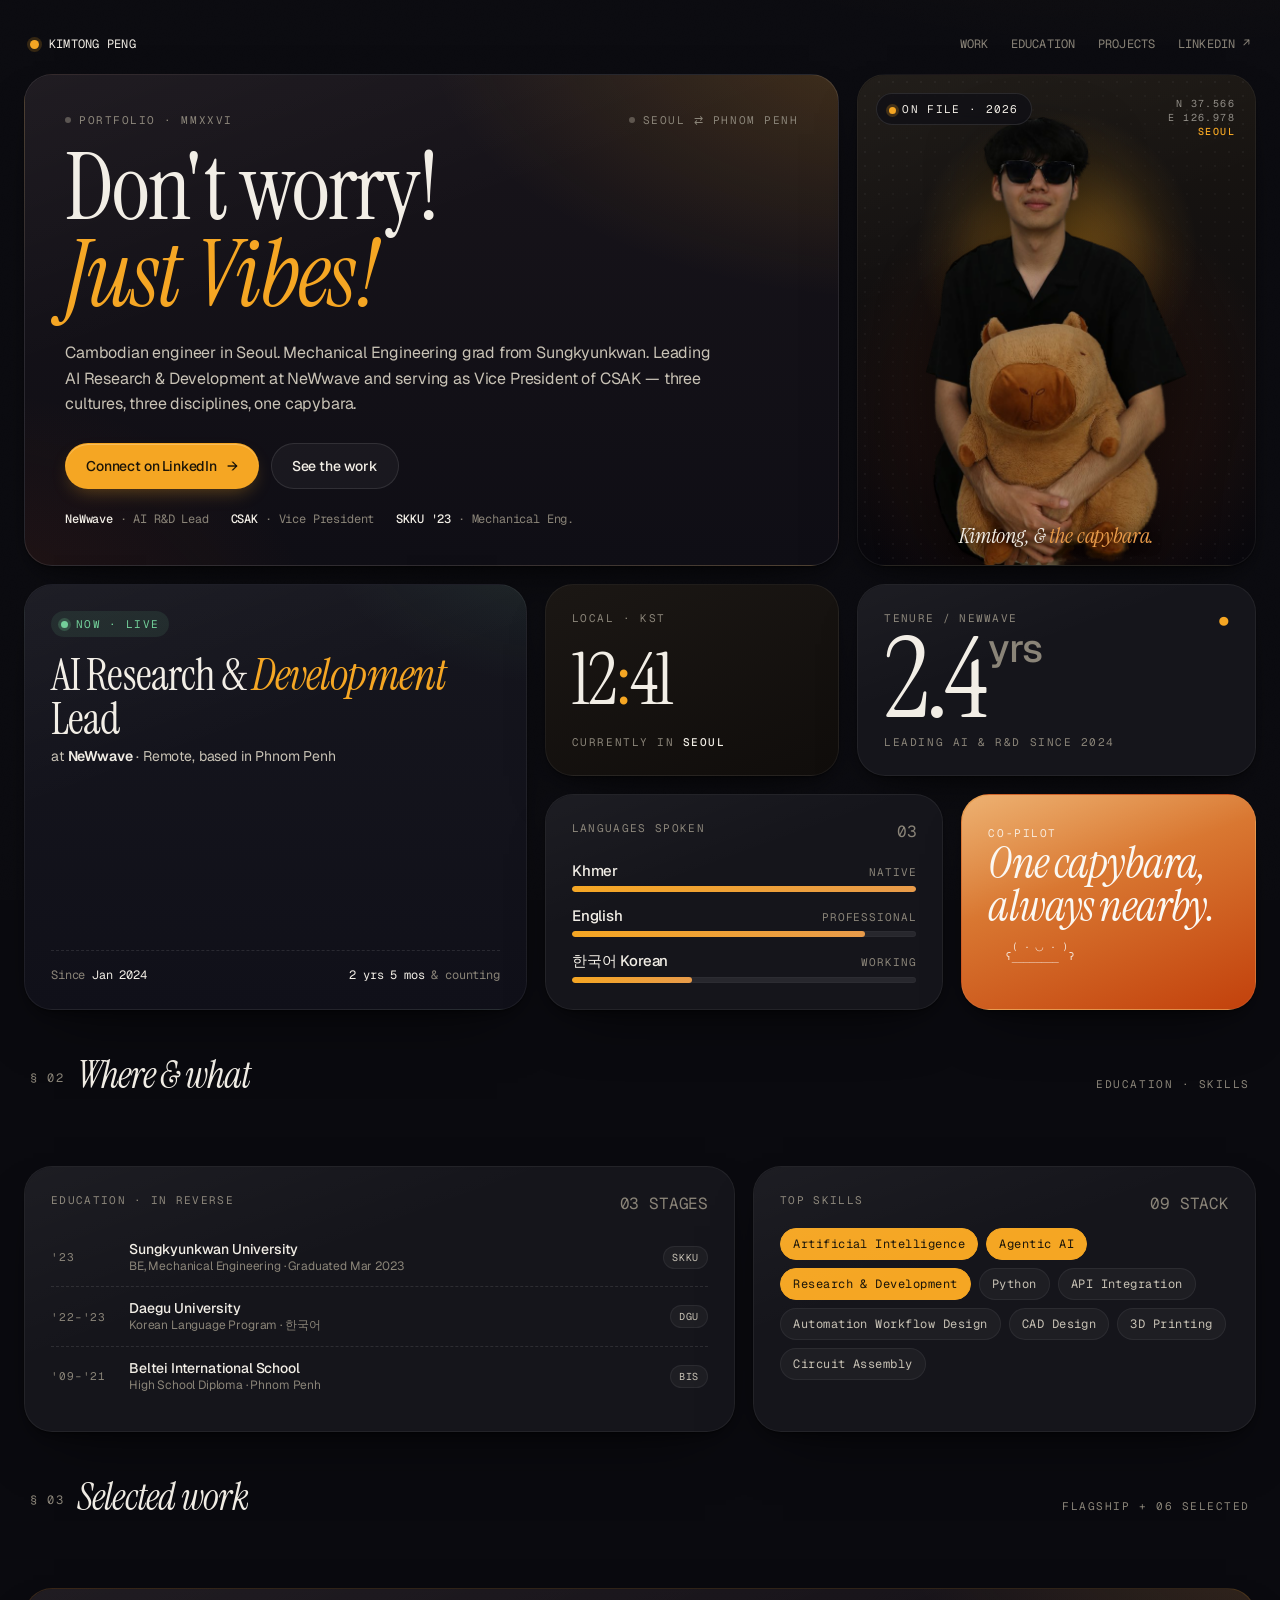
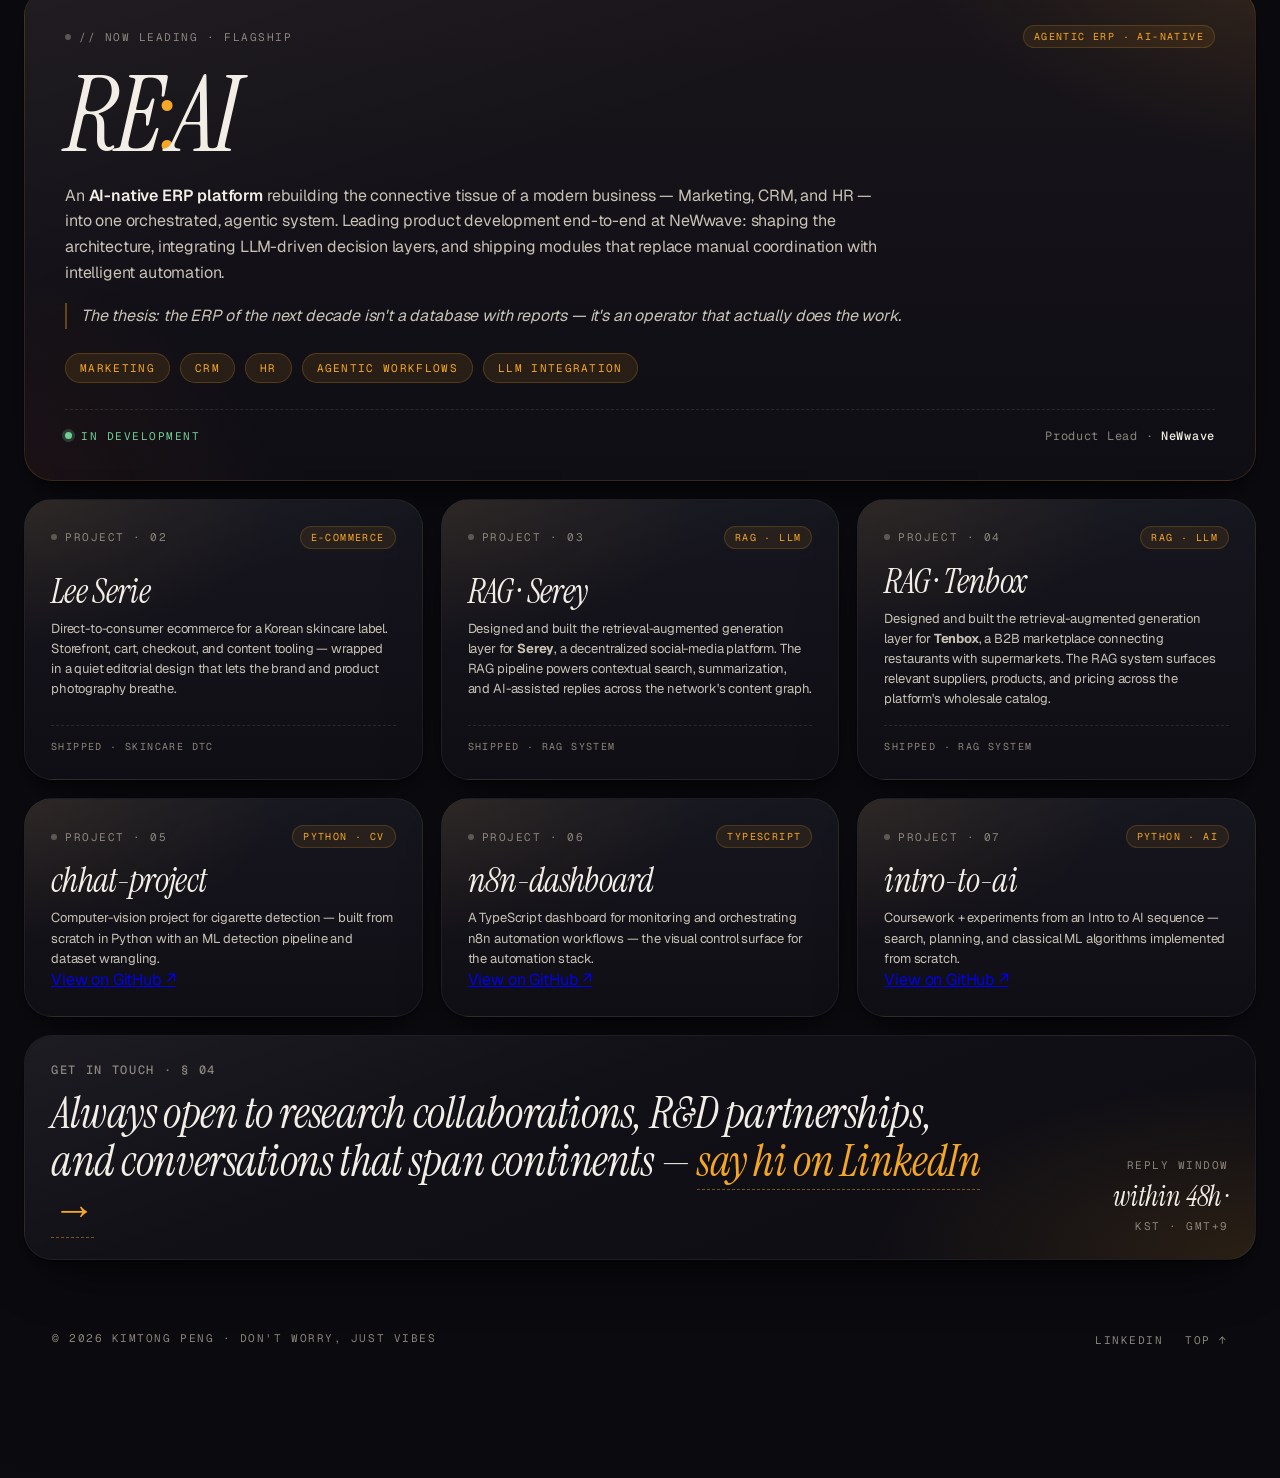
==== commit 6fb1d06b: "Refresh skills + add RE:AI flagship and RAG projects Skills: drop Mechanical Eng / Systems Thinking " ====
--- a/index.html
+++ b/index.html
@@ -8,14 +8,14 @@
   <title>Kimtong Peng — AI R&D at NeWwave, based in Seoul</title>
   <meta name="description" content="Cambodian engineer in Seoul. Mechanical Engineering grad from Sungkyunkwan. Leads AI Research &amp; Development at NeWwave and serves as Vice President of CSAK.">
   <meta name="author" content="Kimtong Peng">
-  <link rel="canonical" href="https://kimtong-peng.github.io/portfolio/">
+  <link rel="canonical" href="https://ethan5767.info/">
 
   <!-- OpenGraph -->
   <meta property="og:type" content="profile">
   <meta property="og:title" content="Kimtong Peng — Don't worry! Just Vibes!">
   <meta property="og:description" content="Cambodian engineer in Seoul. AI R&amp;D Lead at NeWwave. VP of CSAK. Three cultures, three disciplines, one capybara.">
-  <meta property="og:url" content="https://kimtong-peng.github.io/portfolio/">
-  <meta property="og:image" content="https://kimtong-peng.github.io/portfolio/assets/og-image.jpg">
+  <meta property="og:url" content="https://ethan5767.info/">
+  <meta property="og:image" content="https://ethan5767.info/assets/og-image.jpg">
   <meta property="og:image:width" content="1200">
   <meta property="og:image:height" content="630">
   <meta property="og:locale" content="en_US">
@@ -26,7 +26,7 @@
   <meta name="twitter:card" content="summary_large_image">
   <meta name="twitter:title" content="Kimtong Peng — Don't worry! Just Vibes!">
   <meta name="twitter:description" content="Cambodian engineer in Seoul. AI R&amp;D Lead at NeWwave. VP of CSAK.">
-  <meta name="twitter:image" content="https://kimtong-peng.github.io/portfolio/assets/og-image.jpg">
+  <meta name="twitter:image" content="https://ethan5767.info/assets/og-image.jpg">
 
   <!-- Favicons -->
   <link rel="icon" type="image/svg+xml" href="assets/favicon.svg">
@@ -49,8 +49,8 @@
     "name": "Kimtong Peng",
     "givenName": "Kimtong",
     "familyName": "Peng",
-    "url": "https://kimtong-peng.github.io/portfolio/",
-    "image": "https://kimtong-peng.github.io/portfolio/assets/profile.jpg",
+    "url": "https://ethan5767.info/",
+    "image": "https://ethan5767.info/assets/profile.jpg",
     "jobTitle": "AI Research & Development Lead",
     "worksFor": {
       "@type": "Organization",
@@ -83,7 +83,7 @@
       "name": "Cambodia"
     },
     "knowsLanguage": ["km", "en", "ko"],
-    "knowsAbout": ["Artificial Intelligence", "Research and Development", "Mechanical Engineering"],
+    "knowsAbout": ["Artificial Intelligence", "Agentic AI", "Research and Development", "Python", "API Integration", "Automation Workflow Design", "CAD Design", "3D Printing", "Circuit Assembly"],
     "sameAs": ["https://www.linkedin.com/in/kimtong-peng"]
   }
   </script>
@@ -259,62 +259,133 @@
     <article class="tile c-5 r-1" data-tilt>
       <div class="row-top">
         <span class="label">Top skills</span>
-        <span class="mono" style="color: var(--muted)">02 CORE</span>
+        <span class="mono" style="color: var(--muted)">09 STACK</span>
       </div>
       <div class="chips">
         <span class="chip solid">Artificial Intelligence</span>
+        <span class="chip solid">Agentic AI</span>
         <span class="chip solid">Research &amp; Development</span>
-        <span class="chip">Mechanical Eng.</span>
-        <span class="chip">Systems Thinking</span>
-        <span class="chip">Cross-cultural Ldship</span>
+        <span class="chip">Python</span>
+        <span class="chip">API Integration</span>
+        <span class="chip">Automation Workflow Design</span>
+        <span class="chip">CAD Design</span>
+        <span class="chip">3D Printing</span>
+        <span class="chip">Circuit Assembly</span>
       </div>
     </article>
 
     <!-- SECTION HEAD -->
     <header class="section-head" id="work-projects">
       <h2><span class="num">§ 03</span>Selected work</h2>
-      <span class="right">From GitHub · @Ethan5767</span>
+      <span class="right">Flagship + 06 selected</span>
     </header>
 
-    <!-- PROJECT 1 — chhat-project -->
-    <article class="tile project c-4 r-1" data-tilt>
-      <div class="row-top">
-        <span class="eyebrow"><span class="pip" aria-hidden="true"></span> Project · 01</span>
-        <span class="lang-tag">Python</span>
+    <!-- FLAGSHIP — RE:AI -->
+    <article class="tile project project-hero c-12 r-2">
+      <div>
+        <div class="row-top">
+          <span class="eyebrow"><span class="pip" aria-hidden="true"></span> // Now leading · Flagship</span>
+          <span class="lang-tag">Agentic ERP · AI-native</span>
+        </div>
+        <h3 class="project-title-big">RE<span class="sep">:</span>AI</h3>
+        <p class="project-lead">
+          An <b>AI-native ERP platform</b> rebuilding the connective tissue of a modern business — Marketing, CRM, and HR — into one orchestrated, agentic system. Leading product development end-to-end at NeWwave: shaping the architecture, integrating LLM-driven decision layers, and shipping modules that replace manual coordination with intelligent automation.
+        </p>
+        <p class="project-lead project-thesis">
+          <em>The thesis: the ERP of the next decade isn't a database with reports — it's an operator that actually does the work.</em>
+        </p>
+        <div class="project-modules">
+          <span class="module">Marketing</span>
+          <span class="module">CRM</span>
+          <span class="module">HR</span>
+          <span class="module">Agentic Workflows</span>
+          <span class="module">LLM Integration</span>
+        </div>
+      </div>
+      <div class="project-foot">
+        <span class="status"><span class="live-pulse" aria-hidden="true"></span> In development</span>
+        <span>Product Lead · <b>NeWwave</b></span>
+      </div>
+    </article>
+
+    <!-- PROJECT — LEE SERIE -->
+    <article class="tile project c-4 r-1">
+      <div class="row-top">
+        <span class="eyebrow"><span class="pip" aria-hidden="true"></span> Project · 02</span>
+        <span class="lang-tag">E-commerce</span>
+      </div>
+      <div>
+        <h3 class="project-title">Lee Serie</h3>
+        <p>Direct-to-consumer ecommerce for a Korean skincare label. Storefront, cart, checkout, and content tooling — wrapped in a quiet editorial design that lets the brand and product photography breathe.</p>
+      </div>
+      <span class="project-tag">Shipped · Skincare DTC</span>
+    </article>
+
+    <!-- PROJECT — RAG for Serey -->
+    <article class="tile project c-4 r-1">
+      <div class="row-top">
+        <span class="eyebrow"><span class="pip" aria-hidden="true"></span> Project · 03</span>
+        <span class="lang-tag">RAG · LLM</span>
+      </div>
+      <div>
+        <h3 class="project-title">RAG · Serey</h3>
+        <p>Designed and built the retrieval-augmented generation layer for <b>Serey</b>, a decentralized social-media platform. The RAG pipeline powers contextual search, summarization, and AI-assisted replies across the network's content graph.</p>
+      </div>
+      <span class="project-tag">Shipped · RAG system</span>
+    </article>
+
+    <!-- PROJECT — RAG for Tenbox -->
+    <article class="tile project c-4 r-1">
+      <div class="row-top">
+        <span class="eyebrow"><span class="pip" aria-hidden="true"></span> Project · 04</span>
+        <span class="lang-tag">RAG · LLM</span>
+      </div>
+      <div>
+        <h3 class="project-title">RAG · Tenbox</h3>
+        <p>Designed and built the retrieval-augmented generation layer for <b>Tenbox</b>, a B2B marketplace connecting restaurants with supermarkets. The RAG system surfaces relevant suppliers, products, and pricing across the platform's wholesale catalog.</p>
+      </div>
+      <span class="project-tag">Shipped · RAG system</span>
+    </article>
+
+    <!-- PROJECT — chhat-project -->
+    <article class="tile project c-4 r-1">
+      <div class="row-top">
+        <span class="eyebrow"><span class="pip" aria-hidden="true"></span> Project · 05</span>
+        <span class="lang-tag">Python · CV</span>
       </div>
       <div>
         <h3 class="project-title">chhat-project</h3>
-        <p>Computer-vision project for cigarette detection — built from scratch in Python.</p>
+        <p>Computer-vision project for cigarette detection — built from scratch in Python with an ML detection pipeline and dataset wrangling.</p>
       </div>
       <a class="project-link" href="https://github.com/Ethan5767/chhat-project" target="_blank" rel="noopener noreferrer">
         View on GitHub <span class="arrow" aria-hidden="true">↗</span>
       </a>
     </article>
 
-    <!-- PROJECT 2 — n8n-dashboard -->
-    <article class="tile project c-4 r-1" data-tilt>
-      <div class="row-top">
-        <span class="eyebrow"><span class="pip" aria-hidden="true"></span> Project · 02</span>
+    <!-- PROJECT — n8n-dashboard -->
+    <article class="tile project c-4 r-1">
+      <div class="row-top">
+        <span class="eyebrow"><span class="pip" aria-hidden="true"></span> Project · 06</span>
         <span class="lang-tag">TypeScript</span>
       </div>
       <div>
         <h3 class="project-title">n8n-dashboard</h3>
-        <p>A TypeScript dashboard for monitoring and orchestrating n8n automation workflows.</p>
+        <p>A TypeScript dashboard for monitoring and orchestrating n8n automation workflows — the visual control surface for the automation stack.</p>
       </div>
       <a class="project-link" href="https://github.com/Ethan5767/n8n-dashboard" target="_blank" rel="noopener noreferrer">
         View on GitHub <span class="arrow" aria-hidden="true">↗</span>
       </a>
     </article>
 
-    <!-- PROJECT 3 — intro-to-ai-assignment -->
-    <article class="tile project c-4 r-1" data-tilt>
-      <div class="row-top">
-        <span class="eyebrow"><span class="pip" aria-hidden="true"></span> Project · 03</span>
-        <span class="lang-tag">Python</span>
+    <!-- PROJECT — intro-to-ai -->
+    <article class="tile project c-4 r-1">
+      <div class="row-top">
+        <span class="eyebrow"><span class="pip" aria-hidden="true"></span> Project · 07</span>
+        <span class="lang-tag">Python · AI</span>
       </div>
       <div>
         <h3 class="project-title">intro-to-ai</h3>
-        <p>Coursework + experiments from an Introduction to AI sequence — algorithms, search, and learning.</p>
+        <p>Coursework + experiments from an Intro to AI sequence — search, planning, and classical ML algorithms implemented from scratch.</p>
       </div>
       <a class="project-link" href="https://github.com/Ethan5767/intro-to-ai-assignment" target="_blank" rel="noopener noreferrer">
         View on GitHub <span class="arrow" aria-hidden="true">↗</span>
--- a/styles.css
+++ b/styles.css
@@ -900,8 +900,9 @@
   border-radius: 999px;
   background: rgba(245, 166, 35, .08);
   border: 1px solid rgba(245, 166, 35, .18);
-}
-.project-title {
+  white-space: nowrap;
+}
+.tile h3.project-title {
   font-family: "Instrument Serif", "Times New Roman", serif;
   font-style: italic;
   font-weight: 400;
@@ -913,31 +914,109 @@
 }
 .project p {
   font-size: 13px;
-  line-height: 1.5;
+  line-height: 1.55;
   color: var(--ink-dim);
 }
-.project-link {
+.project-tag {
+  font-family: "Geist Mono", ui-monospace, monospace;
+  font-size: 10px;
+  letter-spacing: .14em;
+  text-transform: uppercase;
+  color: var(--muted);
+  margin-top: 16px;
+  padding-top: 14px;
+  border-top: 1px dashed var(--line-2);
+}
+
+/* ===== flagship project hero ===== */
+.project-hero {
+  background:
+    radial-gradient(900px 500px at 110% -20%, rgba(245, 166, 35, .18), transparent 55%),
+    radial-gradient(700px 500px at -10% 110%, rgba(194, 65, 12, .10), transparent 55%),
+    linear-gradient(180deg, #18141A 0%, #0F0E15 100%);
+  padding: 36px 40px;
+  border-color: rgba(245, 166, 35, .14);
+  justify-content: flex-start;
+}
+.project-hero > div:first-child { flex: 1 }
+.tile h3.project-title-big {
+  font-family: "Instrument Serif", "Times New Roman", serif;
+  font-style: italic;
+  font-weight: 400;
+  font-size: clamp(56px, 8.5vw, 104px);
+  line-height: .95;
+  letter-spacing: -0.03em;
+  margin: 18px 0 18px;
+  color: var(--ink);
+}
+.tile h3.project-title-big .sep {
+  color: var(--accent);
+  font-style: normal;
+  margin: 0 -.04em;
+}
+.project-lead {
+  font-size: 16px !important;
+  line-height: 1.6 !important;
+  color: var(--ink-dim);
+  max-width: 76ch;
+  margin: 0 0 14px;
+}
+.project-lead b { color: var(--ink); font-weight: 600 }
+.project-thesis {
+  color: var(--muted) !important;
+  font-style: italic;
+  border-left: 2px solid rgba(245, 166, 35, .35);
+  padding-left: 14px;
+  margin-top: 18px !important;
+}
+.project-thesis em { color: var(--ink-dim); font-style: italic }
+.project-modules {
+  display: flex;
+  gap: 10px;
+  flex-wrap: wrap;
+  margin-top: 24px;
+}
+.project-modules .module {
+  padding: 7px 14px;
+  border-radius: 999px;
+  background: rgba(245, 166, 35, .10);
+  border: 1px solid rgba(245, 166, 35, .22);
+  color: var(--accent);
+  font-family: "Geist Mono", ui-monospace, monospace;
+  font-size: 11px;
+  letter-spacing: .12em;
+  text-transform: uppercase;
+}
+.project-foot {
+  display: flex;
+  justify-content: space-between;
+  align-items: center;
+  gap: 14px;
+  padding-top: 18px;
+  margin-top: 26px;
+  border-top: 1px dashed var(--line-2);
+  font-family: "Geist Mono", ui-monospace, monospace;
+  font-size: 12px;
+  color: var(--muted);
+  letter-spacing: .06em;
+}
+.project-foot b { color: var(--ink); font-weight: 500 }
+.project-foot .status {
   display: inline-flex;
   align-items: center;
-  gap: 6px;
-  font-family: "Geist Mono", ui-monospace, monospace;
-  font-size: 11px;
-  letter-spacing: .12em;
-  text-transform: uppercase;
-  color: var(--accent);
-  text-decoration: none;
-  padding-bottom: 4px;
-  border-bottom: 1px dashed rgba(245, 166, 35, .35);
-  align-self: flex-start;
-  margin-top: 16px;
-  transition: color .25s, border-color .25s;
-}
-.project-link:hover {
-  color: var(--accent-2);
-  border-bottom-color: rgba(232, 155, 74, .8);
-}
-.project-link .arrow { transition: transform .3s }
-.project-link:hover .arrow { transform: translate(2px, -2px) }
+  gap: 9px;
+  color: var(--green);
+  text-transform: uppercase;
+  letter-spacing: .14em;
+  font-size: 11px;
+}
+.project-foot .live-pulse {
+  width: 7px; height: 7px;
+  border-radius: 50%;
+  background: var(--green);
+  box-shadow: 0 0 0 3px rgba(111, 207, 151, .22);
+  animation: pulse 1.8s ease-in-out infinite;
+}
 
 /* ===== contact tile ===== */
 .contact {
